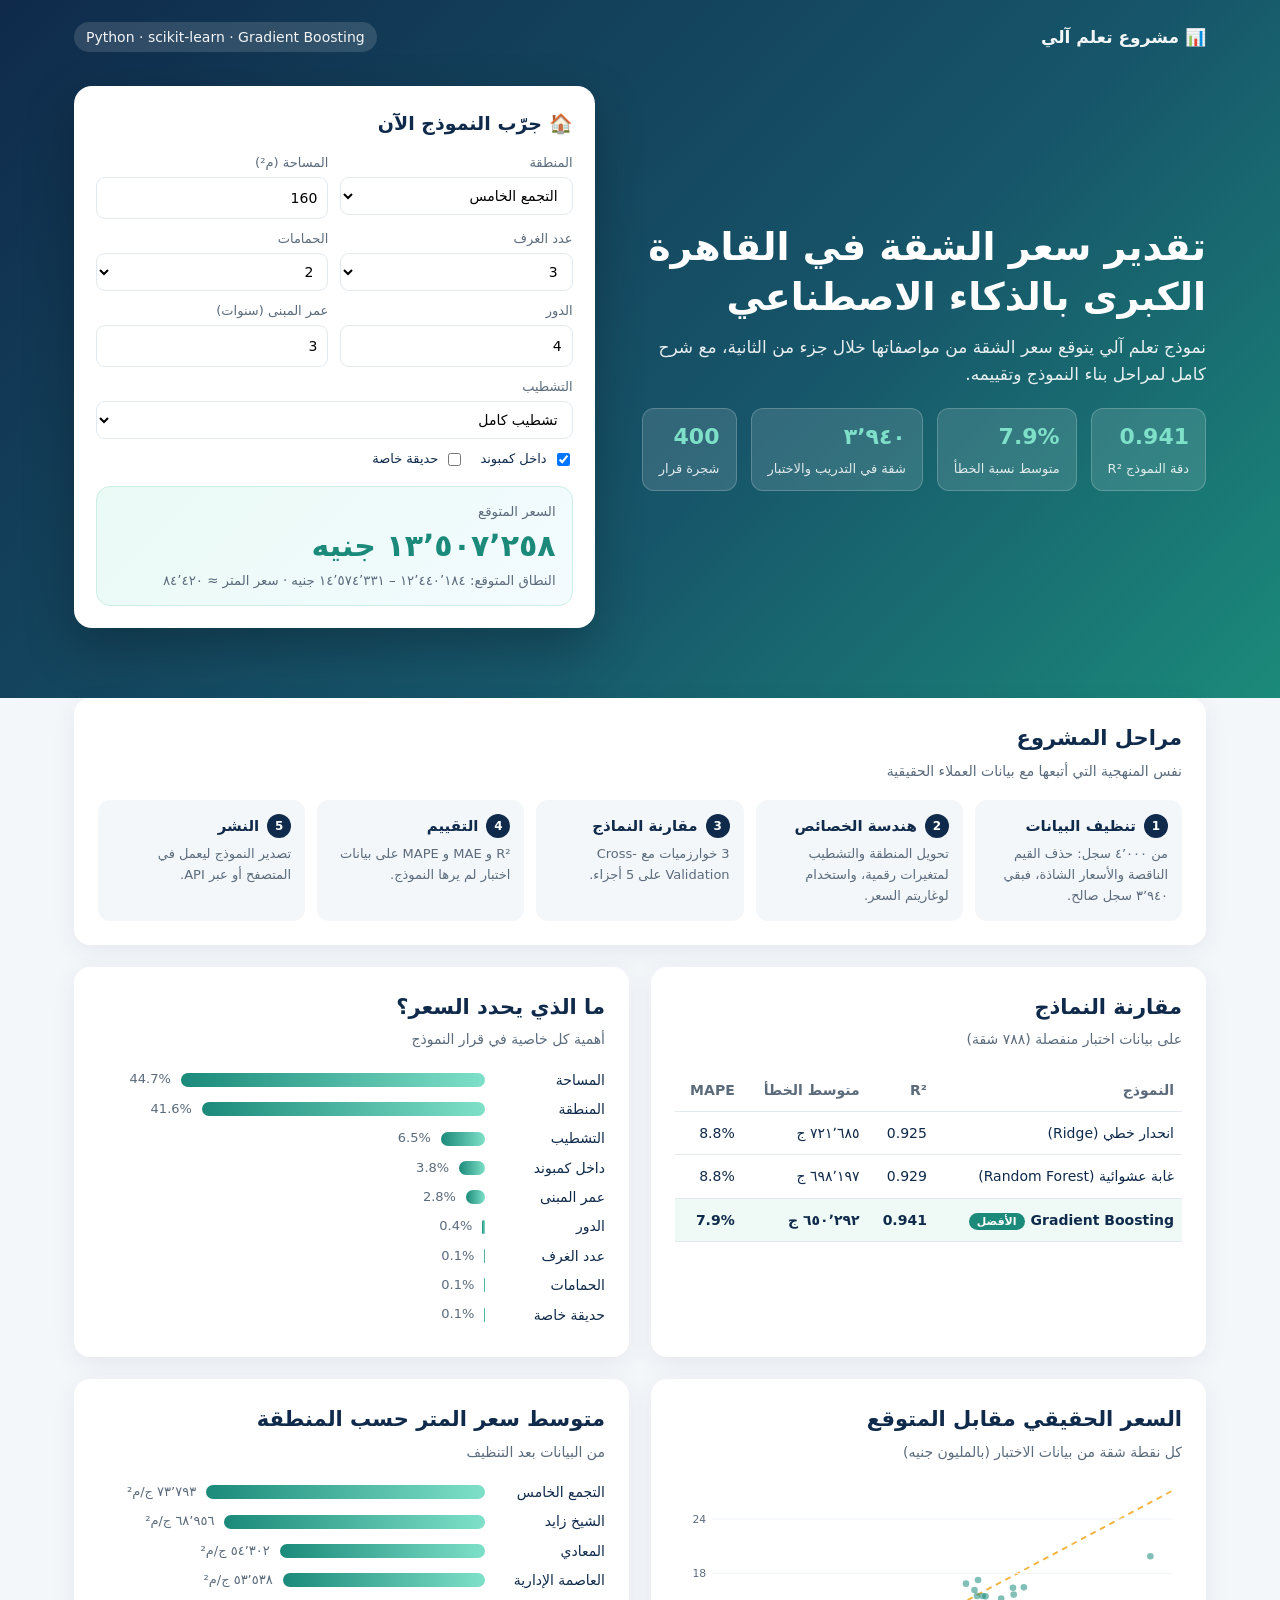
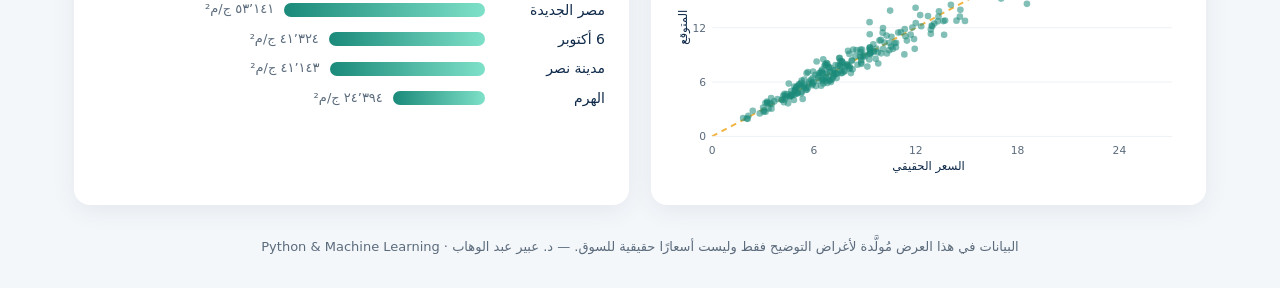
==== ml-price-demo/index.html @ 86ab38c7 "Add ML apartment price prediction demo Co-Authored-By: Claude Opus 5.5 <noreply@anthropic.com> Claud" ====
<!DOCTYPE html>
<html lang="ar" dir="rtl">
<head>
<meta charset="utf-8">
<meta name="viewport" content="width=device-width, initial-scale=1">
<title>تقدير أسعار الشقق بالذكاء الاصطناعي — مشروع Machine Learning</title>
<style>
:root{--ink:#0f2a4a;--teal:#1b8a7a;--mint:#7ee0c8;--bg:#f4f7fa;--card:#fff;--mut:#5b6b7c;--line:#e3e9ef;--gold:#f2b544}
*{box-sizing:border-box}body{margin:0;font-family:"Segoe UI",Tahoma,"DejaVu Sans",Arial,sans-serif;background:var(--bg);color:var(--ink);line-height:1.6}
header{background:linear-gradient(135deg,#0f2a4a,#17566a 60%,#1b8a7a);color:#fff;padding:22px 0 70px}
.wrap{max-width:1180px;margin:auto;padding:0 24px}
nav{display:flex;justify-content:space-between;align-items:center;font-size:14px;opacity:.95}
nav b{font-size:17px}.tag{background:rgba(255,255,255,.14);padding:4px 12px;border-radius:20px}
.hero{display:grid;grid-template-columns:1.05fr .95fr;gap:36px;align-items:center;margin-top:34px}
h1{font-size:38px;line-height:1.3;margin:0 0 12px}.lead{opacity:.9;font-size:17px;margin:0 0 20px}
.kpis{display:flex;gap:14px;flex-wrap:wrap}.kpi{background:rgba(255,255,255,.12);border:1px solid rgba(255,255,255,.2);border-radius:12px;padding:10px 16px}
.kpi b{display:block;font-size:22px;color:var(--mint)}.kpi span{font-size:13px;opacity:.85}
.est{background:var(--card);color:var(--ink);border-radius:18px;padding:22px;box-shadow:0 20px 50px rgba(0,0,0,.25)}
.est h3{margin:0 0 14px;font-size:19px}.grid{display:grid;grid-template-columns:1fr 1fr;gap:10px 12px}
label{font-size:13px;color:var(--mut);display:block;margin-bottom:3px}
select,input{width:100%;padding:9px 10px;border:1px solid var(--line);border-radius:9px;font:inherit;font-size:14px;background:#fff}
.chk{display:flex;gap:16px;margin-top:10px;font-size:14px}.chk label{color:var(--ink);display:flex;gap:6px;align-items:center;margin:0}.chk input{width:auto}
.res{margin-top:16px;background:linear-gradient(135deg,#eafaf5,#f3fbff);border:1px solid #cdeee4;border-radius:14px;padding:14px 16px}
.res .p{font-size:30px;font-weight:700;color:var(--teal)}.res small{color:var(--mut);display:block}
main{margin-top:-40px}.card{background:var(--card);border-radius:16px;padding:24px;box-shadow:0 6px 24px rgba(15,42,74,.07);margin-bottom:22px}
.card h2{margin:0 0 4px;font-size:21px}.card .sub{color:var(--mut);margin:0 0 18px;font-size:14px}
.two{display:grid;grid-template-columns:1fr 1fr;gap:22px}
table{width:100%;border-collapse:collapse;font-size:14px}th,td{padding:10px 8px;border-bottom:1px solid var(--line);text-align:right}
th{color:var(--mut);font-weight:600}tr.best td{background:#effaf6;font-weight:700}.badge{background:var(--teal);color:#fff;font-size:11px;padding:2px 8px;border-radius:10px;margin-right:6px}
.bar{display:flex;align-items:center;gap:10px;margin:7px 0;font-size:14px}.bar span{width:110px}.bar i{height:14px;border-radius:7px;background:linear-gradient(90deg,var(--teal),var(--mint));display:block}
.bar em{font-style:normal;color:var(--mut);font-size:13px}
.steps{display:grid;grid-template-columns:repeat(5,1fr);gap:12px}.step{background:var(--bg);border-radius:12px;padding:14px}
.step b{display:flex;align-items:center;gap:8px;font-size:15px}.step b:before{content:attr(data-n);background:var(--ink);color:#fff;width:24px;height:24px;border-radius:50%;display:grid;place-items:center;font-size:12px}
.step p{margin:6px 0 0;color:var(--mut);font-size:13px}
svg text{font-family:inherit}footer{color:var(--mut);font-size:13px;text-align:center;padding:10px 0 30px}
@media(max-width:900px){.hero,.two{grid-template-columns:1fr}.steps{grid-template-columns:1fr 1fr}h1{font-size:28px}}
</style>
</head>
<body>
<header><div class="wrap">
 <nav><b>📊 مشروع تعلم آلي</b><span class="tag">Python · scikit-learn · Gradient Boosting</span></nav>
 <div class="hero">
  <div>
   <h1>تقدير سعر الشقة في القاهرة الكبرى بالذكاء الاصطناعي</h1>
   <p class="lead">نموذج تعلم آلي يتوقع سعر الشقة من مواصفاتها خلال جزء من الثانية، مع شرح كامل لمراحل بناء النموذج وتقييمه.</p>
   <div class="kpis" id="kpis"></div>
  </div>
  <div class="est">
   <h3>🏠 جرّب النموذج الآن</h3>
   <div class="grid">
    <div><label>المنطقة</label><select id="area"></select></div>
    <div><label>المساحة (م²)</label><input id="size" type="number" value="160" min="60" max="400"></div>
    <div><label>عدد الغرف</label><select id="beds"><option>1</option><option>2</option><option selected>3</option><option>4</option><option>5</option></select></div>
    <div><label>الحمامات</label><select id="baths"><option>1</option><option selected>2</option><option>3</option><option>4</option></select></div>
    <div><label>الدور</label><input id="floor" type="number" value="4" min="0" max="12"></div>
    <div><label>عمر المبنى (سنوات)</label><input id="age" type="number" value="3" min="0" max="40"></div>
    <div style="grid-column:1/-1"><label>التشطيب</label><select id="finish"></select></div>
   </div>
   <div class="chk"><label><input type="checkbox" id="compound" checked> داخل كمبوند</label><label><input type="checkbox" id="garden"> حديقة خاصة</label></div>
   <div class="res"><small>السعر المتوقع</small><div class="p" id="price">—</div><small id="range"></small></div>
  </div>
 </div>
</div></header>

<main class="wrap">
 <div class="card"><h2>مراحل المشروع</h2><p class="sub">نفس المنهجية التي أتبعها مع بيانات العملاء الحقيقية</p>
  <div class="steps">
   <div class="step"><b data-n="1">تنظيف البيانات</b><p id="clean"></p></div>
   <div class="step"><b data-n="2">هندسة الخصائص</b><p>تحويل المنطقة والتشطيب لمتغيرات رقمية، واستخدام لوغاريتم السعر.</p></div>
   <div class="step"><b data-n="3">مقارنة النماذج</b><p>3 خوارزميات مع Cross-Validation على 5 أجزاء.</p></div>
   <div class="step"><b data-n="4">التقييم</b><p>R² و MAE و MAPE على بيانات اختبار لم يرها النموذج.</p></div>
   <div class="step"><b data-n="5">النشر</b><p>تصدير النموذج ليعمل في المتصفح أو عبر API.</p></div>
  </div>
 </div>

 <div class="two">
  <div class="card"><h2>مقارنة النماذج</h2><p class="sub">على بيانات اختبار منفصلة (<span id="nte"></span> شقة)</p>
   <table><thead><tr><th>النموذج</th><th>R²</th><th>متوسط الخطأ</th><th>MAPE</th></tr></thead><tbody id="tbl"></tbody></table>
  </div>
  <div class="card"><h2>ما الذي يحدد السعر؟</h2><p class="sub">أهمية كل خاصية في قرار النموذج</p><div id="imp"></div></div>
 </div>

 <div class="two">
  <div class="card"><h2>السعر الحقيقي مقابل المتوقع</h2><p class="sub">كل نقطة شقة من بيانات الاختبار (بالمليون جنيه)</p><div id="sc"></div></div>
  <div class="card"><h2>متوسط سعر المتر حسب المنطقة</h2><p class="sub">من البيانات بعد التنظيف</p><div id="ppm"></div></div>
 </div>
 <footer>البيانات في هذا العرض مُولَّدة لأغراض التوضيح فقط وليست أسعارًا حقيقية للسوق. — د. عبير عبد الوهاب · Python & Machine Learning</footer>
</main>

<script>
const fmt=n=>Math.round(n).toLocaleString('ar-EG');
let M,R;
Promise.all([fetch('static/model.json').then(r=>r.json()),fetch('static/report.json').then(r=>r.json())]).then(([m,r])=>{M=m;R=r;init()});
function predict(x){let s=M.init;for(const t of M.trees){let n=0;while(t.l[n]!==-1)n=x[t.f[n]]<=t.t[n]?t.l[n]:t.r[n];s+=M.lr*t.v[n]}return Math.exp(s)}
function vec(){const v={size:+size.value,beds:+beds.value,baths:+baths.value,floor:+floor.value,compound:compound.checked?1:0,age:+age.value,garden:garden.checked?1:0};
 return M.features.map(f=>{if(f in v)return v[f];const[c,val]=f.split('=');return (c==='area'?area.value:finish.value)===val?1:0})}
function update(){const p=predict(vec()),e=R.results.at(-1).mape/100;
 price.textContent=fmt(p)+' جنيه';range.textContent=`النطاق المتوقع: ${fmt(p*(1-e))} – ${fmt(p*(1+e))} جنيه · سعر المتر ≈ ${fmt(p/ +size.value)}`}
function init(){
 area.innerHTML=R.areas.map(a=>`<option>${a}</option>`).join('');finish.innerHTML=R.finishes.map(f=>`<option ${f==='تشطيب كامل'?'selected':''}>${f}</option>`).join('');
 document.querySelectorAll('.est input,.est select').forEach(e=>e.addEventListener('input',update));update();
 const b=R.results.at(-1);
 kpis.innerHTML=[[b.r2,'دقة النموذج R²'],[b.mape+'%','متوسط نسبة الخطأ'],[fmt(R.n_clean),'شقة في التدريب والاختبار'],[M.trees.length,'شجرة قرار']].map(([v,t])=>`<div class="kpi"><b>${v}</b><span>${t}</span></div>`).join('');
 clean.textContent=`من ${fmt(R.n_raw)} سجل: حذف القيم الناقصة والأسعار الشاذة، فبقي ${fmt(R.n_clean)} سجل صالح.`;nte.textContent=fmt(R.n_test);
 tbl.innerHTML=R.results.map((r,i)=>`<tr class="${i===R.results.length-1?'best':''}"><td>${r.name}${i===R.results.length-1?'<span class="badge">الأفضل</span>':''}</td><td>${r.r2}</td><td>${fmt(r.mae)} ج</td><td>${r.mape}%</td></tr>`).join('');
 const mx=R.importance[0][1];imp.innerHTML=R.importance.map(([k,v])=>`<div class="bar"><span>${k}</span><i style="width:${v/mx*60}%"></i><em>${v}%</em></div>`).join('');
 const pm=Object.entries(R.area_ppm).sort((a,b)=>b[1]-a[1]),pmx=pm[0][1];ppm.innerHTML=pm.map(([k,v])=>`<div class="bar"><span>${k}</span><i style="width:${v/pmx*55}%"></i><em>${fmt(v)} ج/م²</em></div>`).join('');
 const W=520,H=300,P=38,mxv=Math.max(...R.scatter.flat())*1.05,X=v=>P+v/mxv*(W-P-10),Y=v=>H-P-v/mxv*(H-P-10);
 let s=`<svg viewBox="0 0 ${W} ${H}" width="100%" direction="ltr"><line x1="${X(0)}" y1="${Y(0)}" x2="${X(mxv)}" y2="${Y(mxv)}" stroke="#f2b544" stroke-width="2" stroke-dasharray="6 5"/>`;
 for(let t=0;t<=mxv;t+=Math.ceil(mxv/5)){s+=`<text x="${X(t)}" y="${H-P+18}" font-size="11" fill="#5b6b7c" text-anchor="middle">${t}</text><text x="${P-6}" y="${Y(t)+4}" font-size="11" fill="#5b6b7c" text-anchor="end">${t}</text><line x1="${P}" x2="${W-10}" y1="${Y(t)}" y2="${Y(t)}" stroke="#eef2f6"/>`}
 s+=R.scatter.map(([a,p])=>`<circle cx="${X(a)}" cy="${Y(p)}" r="3.4" fill="#1b8a7a" fill-opacity=".55"/>`).join('');
 s+=`<text x="${W/2}" y="${H-4}" font-size="12" fill="#0f2a4a" text-anchor="middle">السعر الحقيقي</text><text x="12" y="${H/2}" font-size="12" fill="#0f2a4a" transform="rotate(-90 12 ${H/2})" text-anchor="middle">المتوقع</text></svg>`;sc.innerHTML=s}
</script>
</body>
</html>
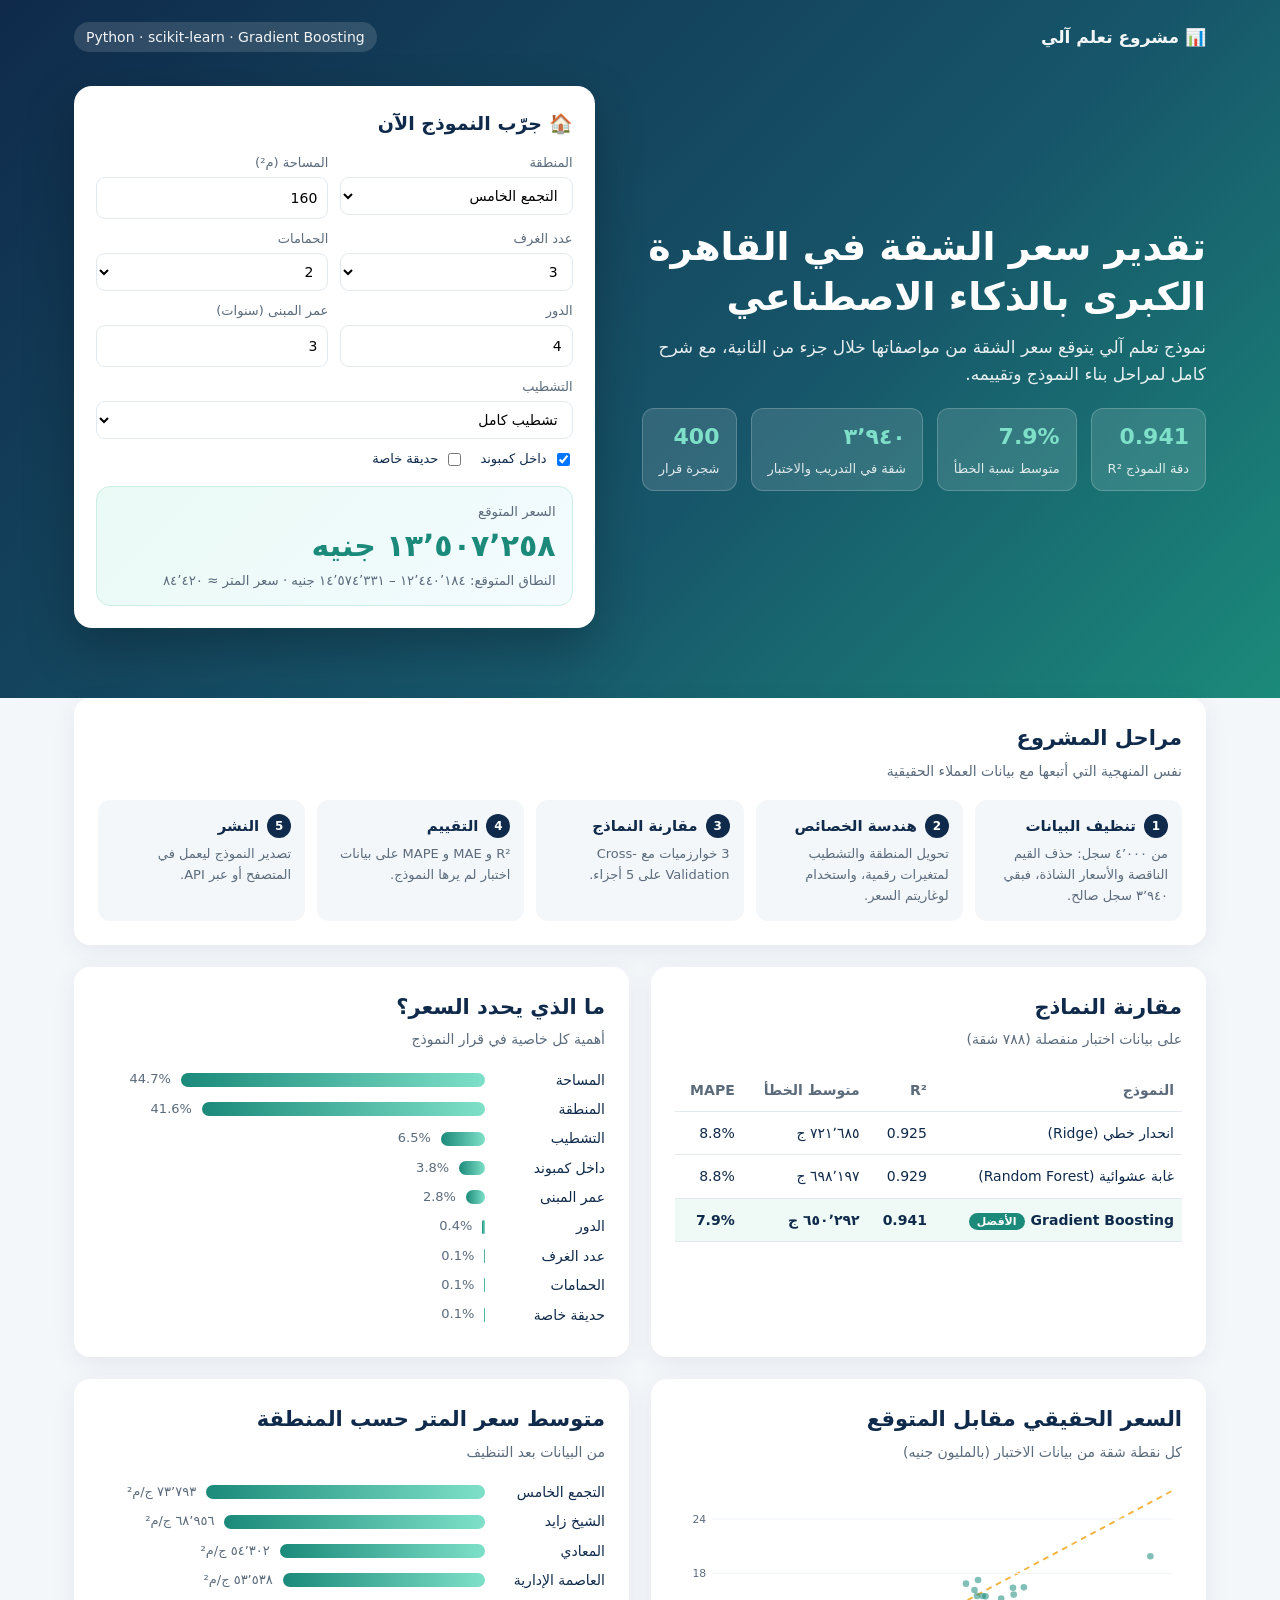
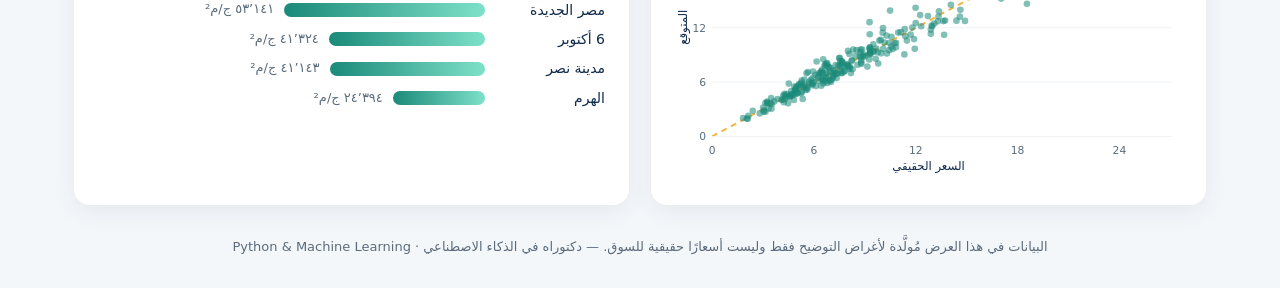
==== commit 56e59e21: "ML demo: name-free footer and covers, add Upwork cover Co-Authored-By: Claude Opus 5.5 <noreply@anth" ====
--- a/ml-price-demo/index.html
+++ b/ml-price-demo/index.html
@@ -84,7 +84,7 @@
   <div class="card"><h2>السعر الحقيقي مقابل المتوقع</h2><p class="sub">كل نقطة شقة من بيانات الاختبار (بالمليون جنيه)</p><div id="sc"></div></div>
   <div class="card"><h2>متوسط سعر المتر حسب المنطقة</h2><p class="sub">من البيانات بعد التنظيف</p><div id="ppm"></div></div>
  </div>
- <footer>البيانات في هذا العرض مُولَّدة لأغراض التوضيح فقط وليست أسعارًا حقيقية للسوق. — د. عبير عبد الوهاب · Python & Machine Learning</footer>
+ <footer>البيانات في هذا العرض مُولَّدة لأغراض التوضيح فقط وليست أسعارًا حقيقية للسوق. — دكتوراه في الذكاء الاصطناعي · Python & Machine Learning</footer>
 </main>
 
 <script>
